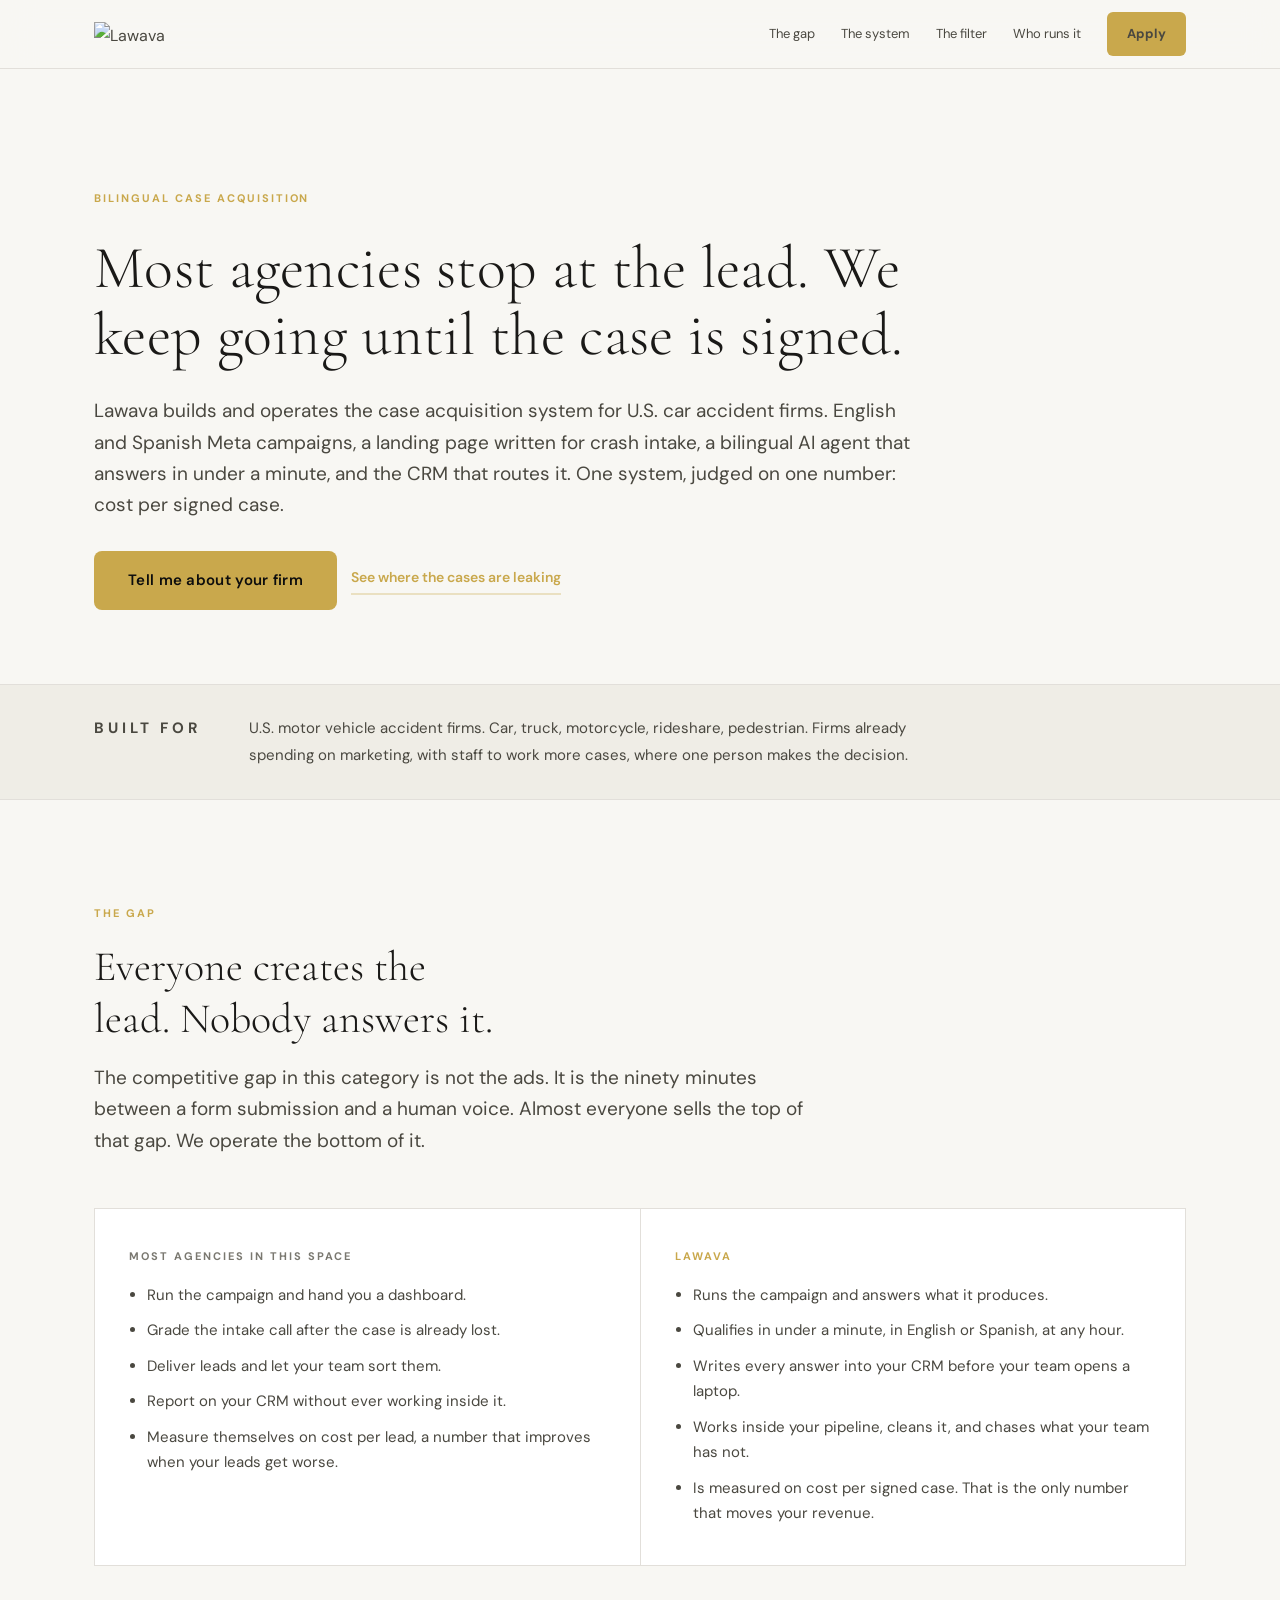
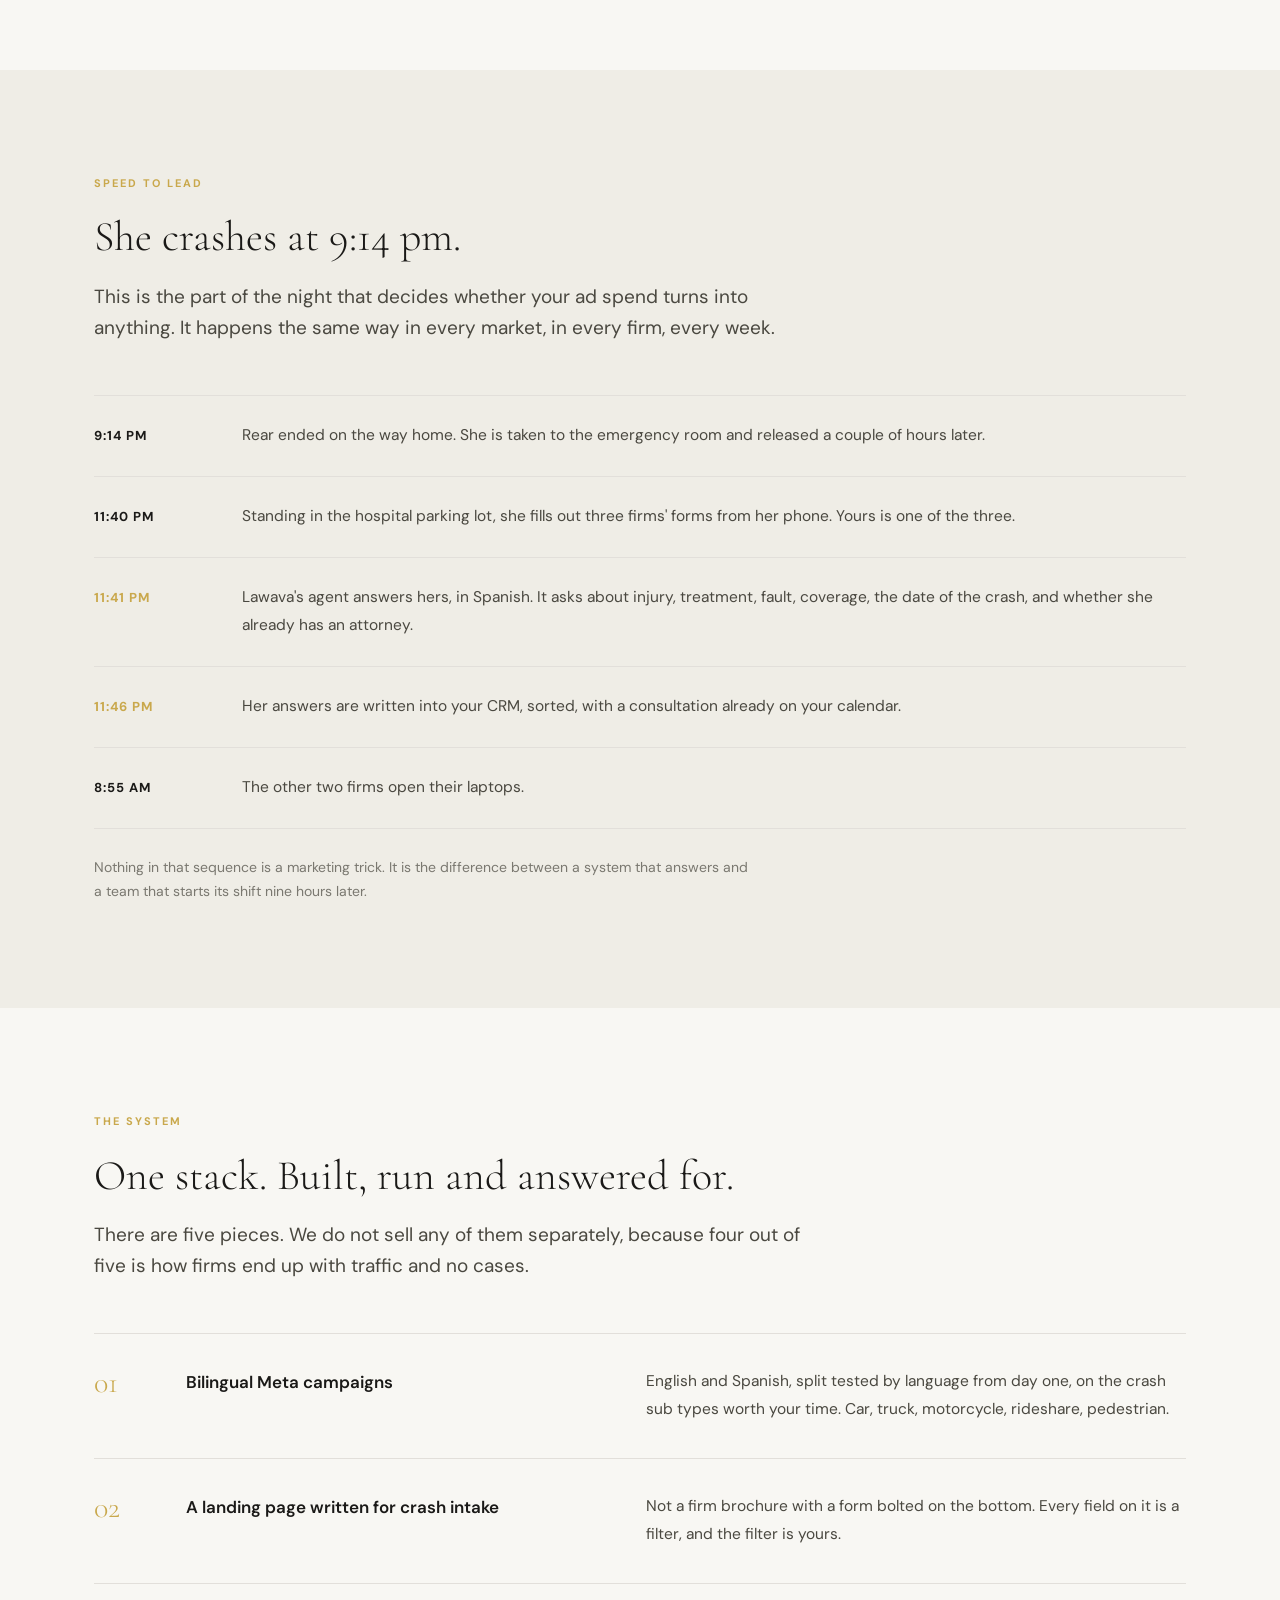
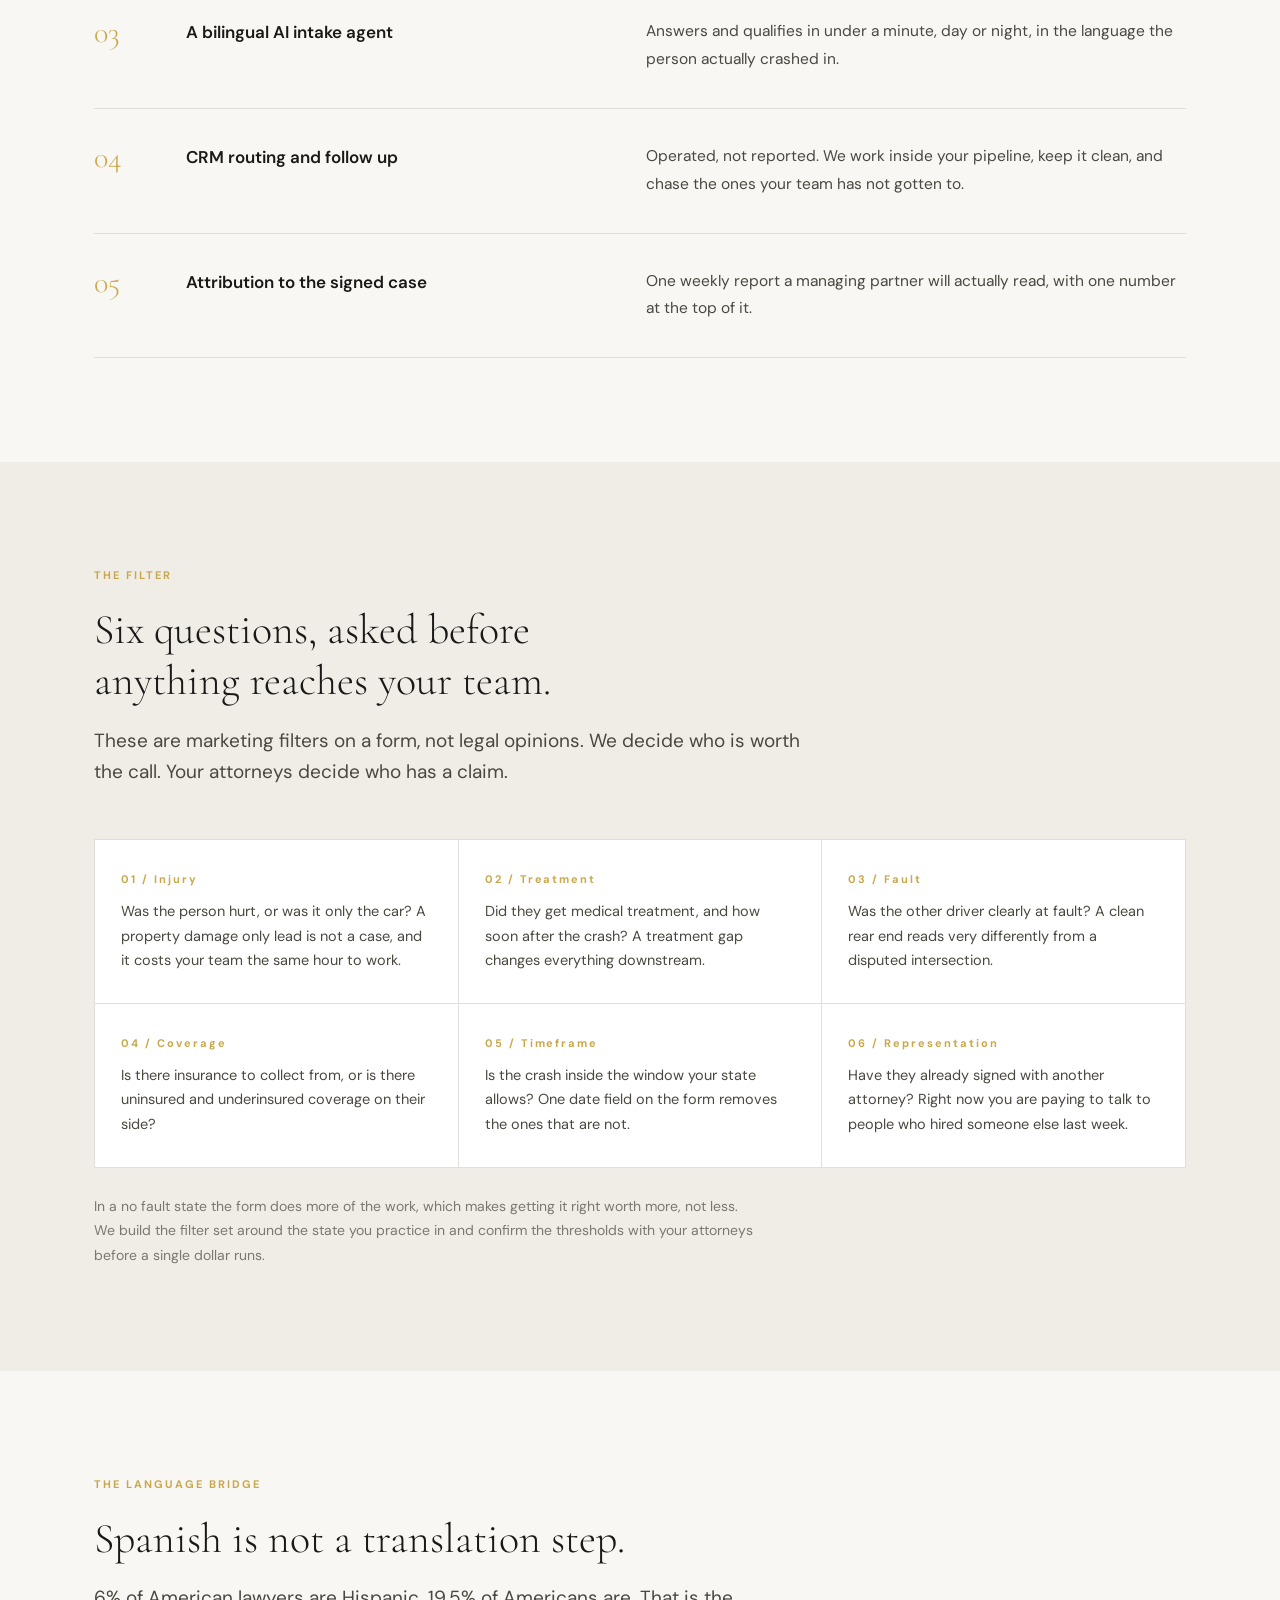
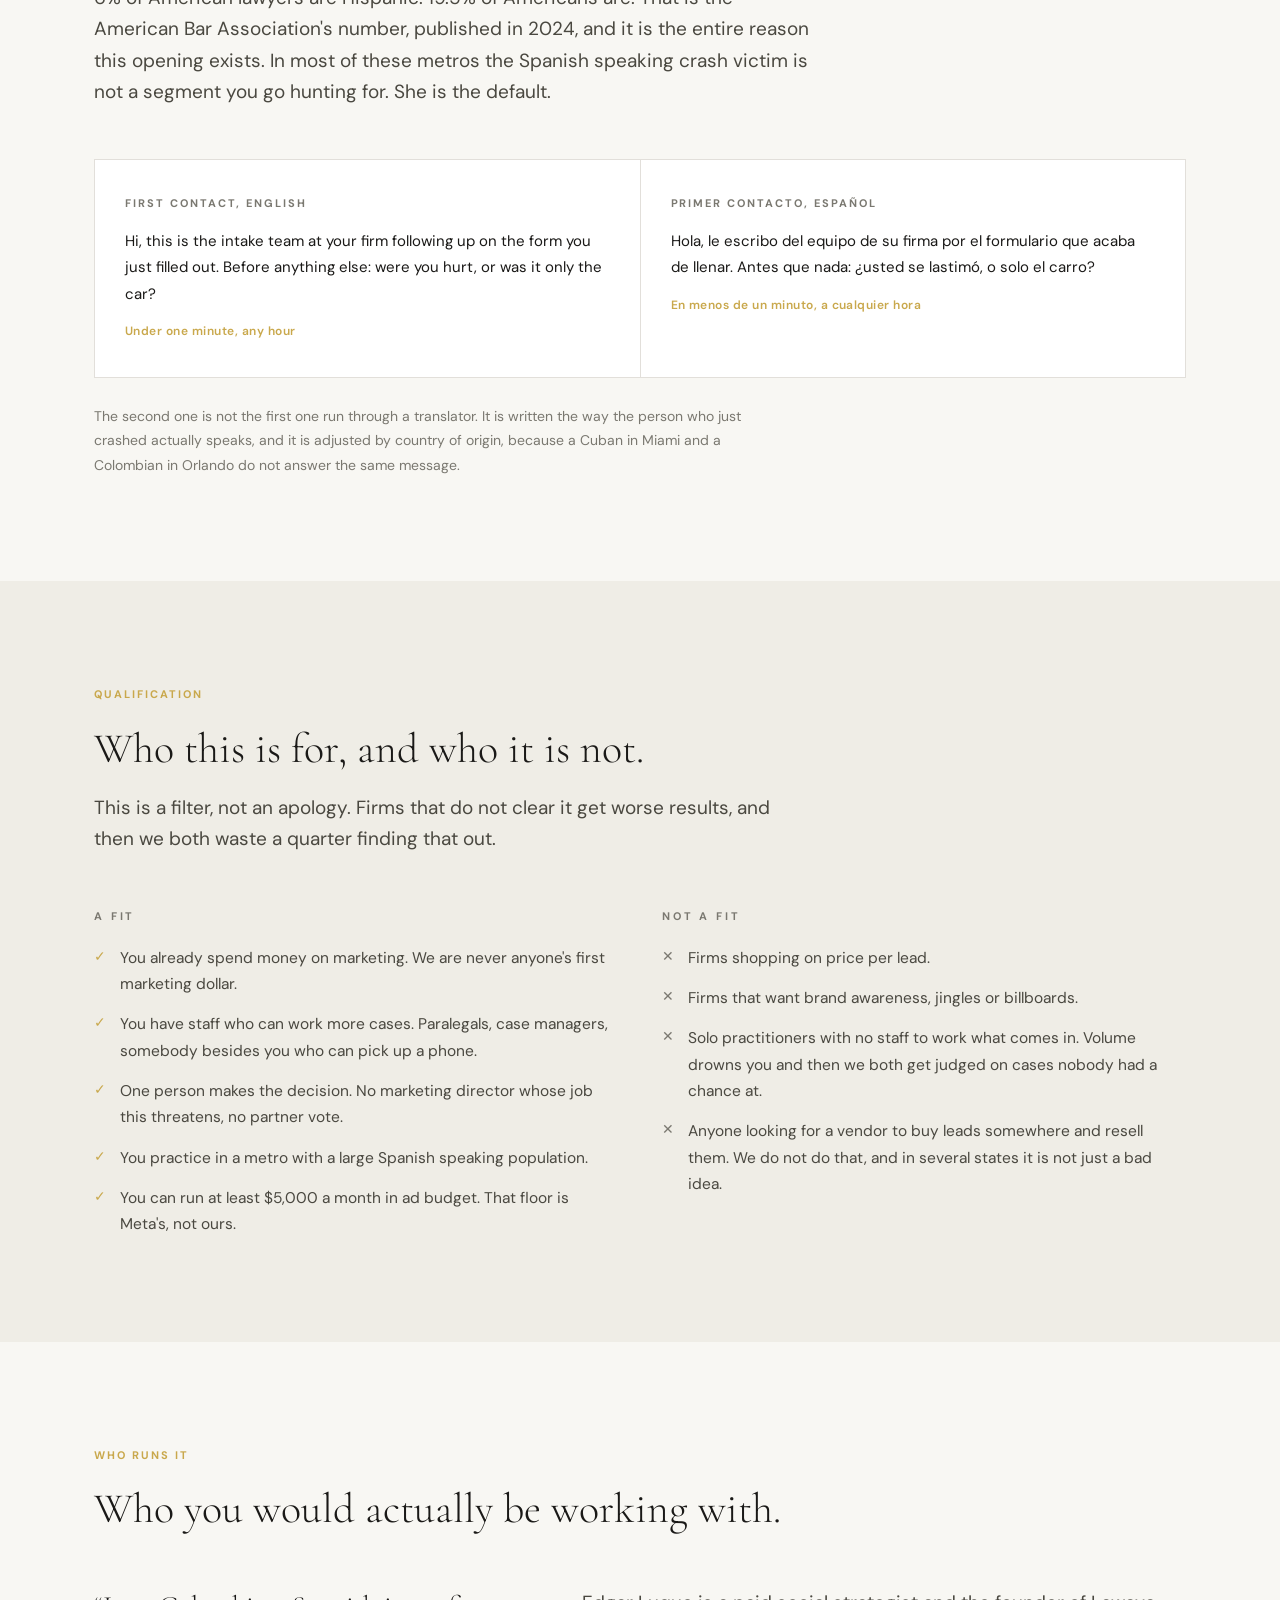
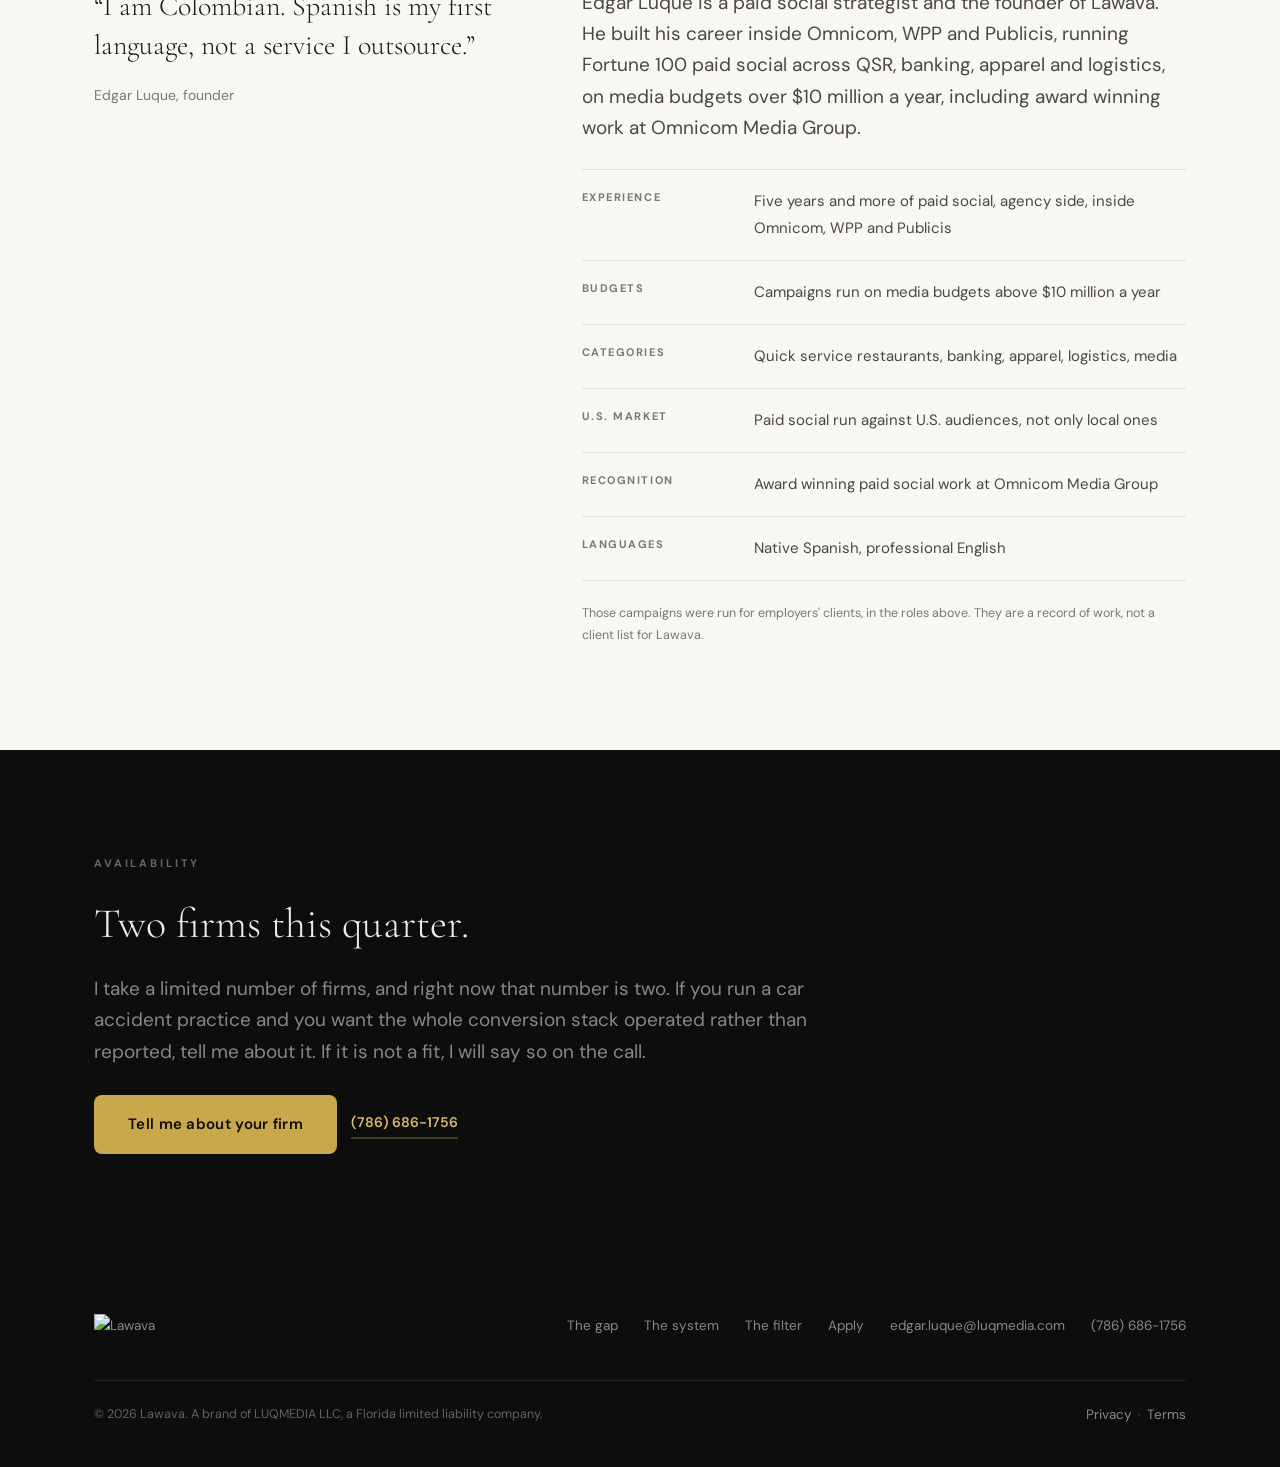
==== index.html @ 13416bbe "Add files via upload" ====
<!doctype html>
<html lang="en">
<head>
<meta charset="utf-8">
<meta name="viewport" content="width=device-width, initial-scale=1">
<title>Lawava | Bilingual case acquisition for U.S. car accident firms</title>
<meta name="description" content="Lawava builds and operates the case acquisition system for U.S. car accident law firms. English and Spanish Meta campaigns, crash intake, a bilingual AI agent, and the CRM behind it. Judged on cost per signed case.">
<link rel="canonical" href="https://lawava.com/">
<meta property="og:type" content="website">
<meta property="og:title" content="Lawava | Bilingual case acquisition for U.S. car accident firms">
<meta property="og:description" content="Most agencies stop at the lead. We keep going until the case is signed.">
<meta property="og:url" content="https://lawava.com/">
<meta name="theme-color" content="#F8F7F3">
<link rel="icon" href="/favicon.ico" sizes="any">
<link rel="icon" href="/assets/lawava-favicon.svg" type="image/svg+xml">
<link rel="apple-touch-icon" href="/assets/apple-touch-icon.png">
<link rel="preconnect" href="https://fonts.googleapis.com">
<link rel="preconnect" href="https://fonts.gstatic.com" crossorigin>
<link rel="stylesheet" href="https://fonts.googleapis.com/css2?family=Cormorant+Garamond:wght@300;400;500&family=DM+Sans:wght@400;500;600;700&display=swap">
<link rel="stylesheet" href="/styles.css">
</head>
<body>

<header class="nav">
  <div class="wrap">
    <div class="nav-in">
      <a class="mark" href="/" aria-label="Lawava home"><img src="/assets/lawava-horizontal.svg" alt="Lawava" style="height:24px;width:auto;display:block"></a>
      <nav class="nav-links">
        <a href="#gap">The gap</a>
        <a href="#system">The system</a>
        <a href="#filter">The filter</a>
        <a href="#founder">Who runs it</a>
        <a class="btn" href="/mva.html#apply">Apply</a>
      </nav>
    </div>
  </div>
</header>

<!-- HERO -->
<section class="hero">
  <div class="wrap">
    <div class="hero-in">
      <p class="kicker">Bilingual case acquisition</p>
      <h1>Most agencies stop at the lead. We keep going until the case is signed.</h1>
      <p class="lead">Lawava builds and operates the case acquisition system for U.S. car accident firms. English and Spanish Meta campaigns, a landing page written for crash intake, a bilingual AI agent that answers in under a minute, and the CRM that routes it. One system, judged on one number: cost per signed case.</p>
      <div class="hero-actions">
        <a class="btn btn-lg" href="/mva.html#apply">Tell me about your firm</a>
        <a class="textlink" href="#gap">See where the cases are leaking</a>
      </div>
    </div>
  </div>
</section>

<!-- STRIP -->
<div class="strip">
  <div class="wrap">
    <div class="strip-in">
      <p class="eyebrow">Built for</p>
      <p>U.S. motor vehicle accident firms. Car, truck, motorcycle, rideshare, pedestrian. Firms already spending on marketing, with staff to work more cases, where one person makes the decision.</p>
    </div>
  </div>
</div>

<!-- THE GAP -->
<section id="gap">
  <div class="wrap">
    <div class="sec-head">
      <p class="kicker">The gap</p>
      <h2>Everyone creates the lead. Nobody answers it.</h2>
      <p class="lead">The competitive gap in this category is not the ads. It is the ninety minutes between a form submission and a human voice. Almost everyone sells the top of that gap. We operate the bottom of it.</p>
    </div>
    <div class="compare">
      <div class="a">
        <p class="tag">Most agencies in this space</p>
        <ul>
          <li>Run the campaign and hand you a dashboard.</li>
          <li>Grade the intake call after the case is already lost.</li>
          <li>Deliver leads and let your team sort them.</li>
          <li>Report on your CRM without ever working inside it.</li>
          <li>Measure themselves on cost per lead, a number that improves when your leads get worse.</li>
        </ul>
      </div>
      <div class="b">
        <p class="tag">Lawava</p>
        <ul>
          <li>Runs the campaign and answers what it produces.</li>
          <li>Qualifies in under a minute, in English or Spanish, at any hour.</li>
          <li>Writes every answer into your CRM before your team opens a laptop.</li>
          <li>Works inside your pipeline, cleans it, and chases what your team has not.</li>
          <li>Is measured on cost per signed case. That is the only number that moves your revenue.</li>
        </ul>
      </div>
    </div>
  </div>
</section>

<!-- TIMELINE -->
<section style="background:var(--surface)">
  <div class="wrap">
    <div class="sec-head">
      <p class="kicker">Speed to lead</p>
      <h2>She crashes at 9:14 pm.</h2>
      <p class="lead">This is the part of the night that decides whether your ad spend turns into anything. It happens the same way in every market, in every firm, every week.</p>
    </div>
    <div class="timeline">
      <div class="tl"><p class="t">9:14 PM</p><p>Rear ended on the way home. She is taken to the emergency room and released a couple of hours later.</p></div>
      <div class="tl"><p class="t">11:40 PM</p><p>Standing in the hospital parking lot, she fills out three firms' forms from her phone. Yours is one of the three.</p></div>
      <div class="tl hit"><p class="t">11:41 PM</p><p>Lawava's agent answers hers, in Spanish. It asks about injury, treatment, fault, coverage, the date of the crash, and whether she already has an attorney.</p></div>
      <div class="tl hit"><p class="t">11:46 PM</p><p>Her answers are written into your CRM, sorted, with a consultation already on your calendar.</p></div>
      <div class="tl"><p class="t">8:55 AM</p><p>The other two firms open their laptops.</p></div>
    </div>
    <p class="small" style="margin-top:26px;max-width:66ch">Nothing in that sequence is a marketing trick. It is the difference between a system that answers and a team that starts its shift nine hours later.</p>
  </div>
</section>

<!-- THE SYSTEM -->
<section id="system">
  <div class="wrap">
    <div class="sec-head">
      <p class="kicker">The system</p>
      <h2>One stack. Built, run and answered for.</h2>
      <p class="lead">There are five pieces. We do not sell any of them separately, because four out of five is how firms end up with traffic and no cases.</p>
    </div>
    <div class="rows">
      <div class="row"><p class="n">01</p><h3>Bilingual Meta campaigns</h3><p>English and Spanish, split tested by language from day one, on the crash sub types worth your time. Car, truck, motorcycle, rideshare, pedestrian.</p></div>
      <div class="row"><p class="n">02</p><h3>A landing page written for crash intake</h3><p>Not a firm brochure with a form bolted on the bottom. Every field on it is a filter, and the filter is yours.</p></div>
      <div class="row"><p class="n">03</p><h3>A bilingual AI intake agent</h3><p>Answers and qualifies in under a minute, day or night, in the language the person actually crashed in.</p></div>
      <div class="row"><p class="n">04</p><h3>CRM routing and follow up</h3><p>Operated, not reported. We work inside your pipeline, keep it clean, and chase the ones your team has not gotten to.</p></div>
      <div class="row"><p class="n">05</p><h3>Attribution to the signed case</h3><p>One weekly report a managing partner will actually read, with one number at the top of it.</p></div>
    </div>
  </div>
</section>

<!-- THE FILTER -->
<section id="filter" style="background:var(--surface)">
  <div class="wrap">
    <div class="sec-head">
      <p class="kicker">The filter</p>
      <h2>Six questions, asked before anything reaches your team.</h2>
      <p class="lead">These are marketing filters on a form, not legal opinions. We decide who is worth the call. Your attorneys decide who has a claim.</p>
    </div>
    <div class="filters">
      <div class="filter"><p class="n">01 / Injury</p><p>Was the person hurt, or was it only the car? A property damage only lead is not a case, and it costs your team the same hour to work.</p></div>
      <div class="filter"><p class="n">02 / Treatment</p><p>Did they get medical treatment, and how soon after the crash? A treatment gap changes everything downstream.</p></div>
      <div class="filter"><p class="n">03 / Fault</p><p>Was the other driver clearly at fault? A clean rear end reads very differently from a disputed intersection.</p></div>
      <div class="filter"><p class="n">04 / Coverage</p><p>Is there insurance to collect from, or is there uninsured and underinsured coverage on their side?</p></div>
      <div class="filter"><p class="n">05 / Timeframe</p><p>Is the crash inside the window your state allows? One date field on the form removes the ones that are not.</p></div>
      <div class="filter"><p class="n">06 / Representation</p><p>Have they already signed with another attorney? Right now you are paying to talk to people who hired someone else last week.</p></div>
    </div>
    <p class="small" style="margin-top:26px;max-width:66ch">In a no fault state the form does more of the work, which makes getting it right worth more, not less. We build the filter set around the state you practice in and confirm the thresholds with your attorneys before a single dollar runs.</p>
  </div>
</section>

<!-- BILINGUAL -->
<section id="bilingual">
  <div class="wrap">
    <div class="sec-head">
      <p class="kicker">The language bridge</p>
      <h2>Spanish is not a translation step.</h2>
      <p class="lead">6% of American lawyers are Hispanic. 19.5% of Americans are. That is the American Bar Association's number, published in 2024, and it is the entire reason this opening exists. In most of these metros the Spanish speaking crash victim is not a segment you go hunting for. She is the default.</p>
    </div>
    <div class="bili">
      <div>
        <p class="lang">First contact, English</p>
        <p class="msg">Hi, this is the intake team at your firm following up on the form you just filled out. Before anything else: were you hurt, or was it only the car?</p>
        <p class="stamp">Under one minute, any hour</p>
      </div>
      <div>
        <p class="lang">Primer contacto, espa&ntilde;ol</p>
        <p class="msg">Hola, le escribo del equipo de su firma por el formulario que acaba de llenar. Antes que nada: &iquest;usted se lastim&oacute;, o solo el carro?</p>
        <p class="stamp">En menos de un minuto, a cualquier hora</p>
      </div>
    </div>
    <p class="small" style="margin-top:26px;max-width:66ch">The second one is not the first one run through a translator. It is written the way the person who just crashed actually speaks, and it is adjusted by country of origin, because a Cuban in Miami and a Colombian in Orlando do not answer the same message.</p>
  </div>
</section>

<!-- FIT -->
<section id="fit" style="background:var(--surface)">
  <div class="wrap">
    <div class="sec-head">
      <p class="kicker">Qualification</p>
      <h2>Who this is for, and who it is not.</h2>
      <p class="lead">This is a filter, not an apology. Firms that do not clear it get worse results, and then we both waste a quarter finding that out.</p>
    </div>
    <div class="fit">
      <div>
        <p class="eyebrow" style="margin-bottom:18px">A fit</p>
        <ul class="yes">
          <li>You already spend money on marketing. We are never anyone's first marketing dollar.</li>
          <li>You have staff who can work more cases. Paralegals, case managers, somebody besides you who can pick up a phone.</li>
          <li>One person makes the decision. No marketing director whose job this threatens, no partner vote.</li>
          <li>You practice in a metro with a large Spanish speaking population.</li>
          <li>You can run at least $5,000 a month in ad budget. That floor is Meta's, not ours.</li>
        </ul>
      </div>
      <div>
        <p class="eyebrow" style="margin-bottom:18px">Not a fit</p>
        <ul class="no">
          <li>Firms shopping on price per lead.</li>
          <li>Firms that want brand awareness, jingles or billboards.</li>
          <li>Solo practitioners with no staff to work what comes in. Volume drowns you and then we both get judged on cases nobody had a chance at.</li>
          <li>Anyone looking for a vendor to buy leads somewhere and resell them. We do not do that, and in several states it is not just a bad idea.</li>
        </ul>
      </div>
    </div>
  </div>
</section>

<!-- FOUNDER -->
<section id="founder">
  <div class="wrap">
    <div class="sec-head">
      <p class="kicker">Who runs it</p>
      <h2>Who you would actually be working with.</h2>
    </div>
    <div class="founder">
      <div>
        <p class="serif-q">&ldquo;I am Colombian. Spanish is my first language, not a service I outsource.&rdquo;</p>
        <p class="small" style="margin-top:18px">Edgar Luque, founder</p>
      </div>
      <div>
        <p class="lead" style="margin-bottom:26px">Edgar Luque is a paid social strategist and the founder of Lawava. He built his career inside Omnicom, WPP and Publicis, running Fortune 100 paid social across QSR, banking, apparel and logistics, on media budgets over $10 million a year, including award winning work at Omnicom Media Group.</p>
        <div class="creds">
          <div class="cred"><p class="k">Experience</p><p class="v">Five years and more of paid social, agency side, inside Omnicom, WPP and Publicis</p></div>
          <div class="cred"><p class="k">Budgets</p><p class="v">Campaigns run on media budgets above $10 million a year</p></div>
          <div class="cred"><p class="k">Categories</p><p class="v">Quick service restaurants, banking, apparel, logistics, media</p></div>
          <div class="cred"><p class="k">U.S. market</p><p class="v">Paid social run against U.S. audiences, not only local ones</p></div>
          <div class="cred"><p class="k">Recognition</p><p class="v">Award winning paid social work at Omnicom Media Group</p></div>
          <div class="cred"><p class="k">Languages</p><p class="v">Native Spanish, professional English</p></div>
        </div>
        <p class="tiny" style="margin-top:22px">Those campaigns were run for employers' clients, in the roles above. They are a record of work, not a client list for Lawava.</p>
      </div>
    </div>
  </div>
</section>

<!-- CTA -->
<section class="dark">
  <div class="wrap">
    <div class="cta-in">
      <p class="eyebrow">Availability</p>
      <h2>Two firms this quarter.</h2>
      <p class="lead">I take a limited number of firms, and right now that number is two. If you run a car accident practice and you want the whole conversion stack operated rather than reported, tell me about it. If it is not a fit, I will say so on the call.</p>
      <div class="hero-actions">
        <a class="btn btn-lg" href="/mva.html#apply">Tell me about your firm</a>
        <a class="textlink" data-contact="tel" data-value="+17866861756" href="tel:+17866861756">(786) 686-1756</a>
      </div>
    </div>
  </div>
</section>

<!-- FOOTER -->
<footer class="foot">
  <div class="wrap">
    <div class="foot-top">
      <a class="mark" href="/" aria-label="Lawava home"><img src="/assets/lawava-horizontal-onDark.svg" alt="Lawava" style="height:26px;width:auto;display:block"></a>
      <div class="foot-links">
        <a href="#gap">The gap</a>
        <a href="#system">The system</a>
        <a href="#filter">The filter</a>
        <a href="/mva.html">Apply</a>
        <a data-contact="mail" data-value="edgar.luque@luqmedia.com" href="mailto:edgar.luque@luqmedia.com">edgar.luque@luqmedia.com</a>
        <a data-contact="tel" data-value="+17866861756" href="tel:+17866861756">(786) 686-1756</a>
      </div>
    </div>
    <div class="foot-bot">
      <p>&copy; <span id="yr">2026</span> Lawava. A brand of LUQMEDIA LLC, a Florida limited liability company.</p>
      <p><a href="https://luqmedia.com/privacy.html">Privacy</a> &nbsp;&middot;&nbsp; <a href="https://luqmedia.com/terms.html">Terms</a></p>
    </div>
  </div>
</footer>

<div class="toast" id="toast" role="status" aria-live="polite"></div>

<script>
document.getElementById('yr').textContent = new Date().getFullYear();

/* Contact links: tel: and mailto: are blocked inside sandboxed previews.
   Fall back to copying the value so the button never dead-ends. */
(function () {
  var embedded = false;
  try { embedded = window.self !== window.top; } catch (e) { embedded = true; }
  var coarse = window.matchMedia && window.matchMedia('(pointer: coarse)').matches;
  var toast = document.getElementById('toast'), timer;
  function say(msg) {
    toast.textContent = msg; toast.classList.add('show');
    clearTimeout(timer); timer = setTimeout(function () { toast.classList.remove('show'); }, 2600);
  }
  function copy(text) {
    if (navigator.clipboard && navigator.clipboard.writeText) return navigator.clipboard.writeText(text);
    return new Promise(function (res, rej) {
      try {
        var ta = document.createElement('textarea');
        ta.value = text; ta.setAttribute('readonly', ''); ta.style.position = 'fixed'; ta.style.opacity = '0';
        document.body.appendChild(ta); ta.select(); document.execCommand('copy'); document.body.removeChild(ta); res();
      } catch (e) { rej(e); }
    });
  }
  document.querySelectorAll('[data-contact]').forEach(function (el) {
    el.addEventListener('click', function (e) {
      var kind = el.getAttribute('data-contact'), value = el.getAttribute('data-value');
      var isTel = kind === 'tel', label = isTel ? 'Phone number copied' : 'Email copied';
      if (embedded) { e.preventDefault(); }
      else if (isTel && coarse) { return; }
      else if (!isTel) { return; }
      else { return; }
      copy(value).then(function () { say(label + '  ·  ' + value); },
                       function () { say(value); });
    });
  });
})();
</script>

</body>
</html>
---- styles.css ----
/* LAWAVA — site styles. Brand tokens inherited from the LUQMEDIA system. */
:root{
  --bg:#F8F7F3; --card:#FFFFFF; --surface:#EFEDE6; --surface-2:#E7E5DE; --border:#E2DFDA;
  --ink:#1A1917; --muted:#4A4840; --faint:#7A7870;
  --gold:#C9A84C; --gold-l:#D9BB6E; --gold-dim:rgba(201,168,76,.10);
  --dark:#0D0D0D; --dark-s:#141414; --dark-text:#F0EDE6;
  --dark-muted:rgba(240,237,230,.55); --dark-border:rgba(255,255,255,.08);
  --serif:'Cormorant Garamond',Georgia,'Times New Roman',serif;
  --sans:'DM Sans',system-ui,-apple-system,'Segoe UI',sans-serif;
  --max:1140px; --gutter:24px;
}
*,*::before,*::after{box-sizing:border-box}
html{-webkit-text-size-adjust:100%; scroll-behavior:smooth}
body{
  margin:0; background:var(--bg); color:var(--muted);
  font-family:var(--sans); font-size:16px; line-height:1.8;
  -webkit-font-smoothing:antialiased; text-rendering:optimizeLegibility;
}
img,svg{max-width:100%}
.wrap{max-width:var(--max); margin:0 auto; padding-inline:var(--gutter)}
a{color:inherit}
:focus-visible{outline:2px solid var(--gold); outline-offset:3px; border-radius:2px}

/* ---------- type ---------- */
h1,h2,h3{color:var(--ink); margin:0; text-wrap:balance}
h1{font-family:var(--serif); font-weight:300; font-size:clamp(38px,5.4vw,60px); line-height:1.12; letter-spacing:.005em}
h2{font-family:var(--serif); font-weight:300; font-size:clamp(30px,3.9vw,42px); line-height:1.22}
h3{font-family:var(--sans); font-weight:600; font-size:17px; line-height:1.7}
p{margin:0}
.kicker{font-size:11px; font-weight:700; letter-spacing:.18em; text-transform:uppercase; color:var(--gold)}
.eyebrow{font-size:11px; font-weight:700; letter-spacing:.26em; text-transform:uppercase; color:var(--faint)}
.lead{font-size:clamp(17px,2vw,19px); line-height:1.65; color:var(--muted)}
.small{font-size:14px; line-height:1.75; color:var(--faint)}
.tiny{font-size:12.5px; line-height:1.7; color:var(--faint)}
.serif-q{font-family:var(--serif); font-weight:300; font-size:clamp(22px,2.6vw,28px); line-height:1.4; color:var(--ink)}

/* ---------- nav ---------- */
.nav{
  position:sticky; top:0; z-index:60;
  background:rgba(248,247,243,.92); backdrop-filter:blur(16px); -webkit-backdrop-filter:blur(16px);
  border-bottom:1px solid var(--border);
}
.nav-in{display:flex; align-items:center; gap:22px; height:68px}
.nav a.mark{display:flex; align-items:center; text-decoration:none; flex-shrink:0}
.nav .mark svg{height:24px; width:auto; display:block}
.nav-links{margin-left:auto; display:flex; align-items:center; gap:26px}
.nav-links a{font-size:13px; text-decoration:none; color:var(--muted)}
.nav-links a:hover{color:var(--ink)}
.btn{
  display:inline-block; background:var(--gold); color:var(--dark);
  border:0; border-radius:6px; padding:10px 20px;
  font-family:var(--sans); font-weight:700; font-size:13px; letter-spacing:.02em;
  text-decoration:none; white-space:nowrap; cursor:pointer;
}
.btn:hover{background:var(--gold-l)}
.btn-lg{border-radius:8px; padding:16px 34px; font-size:15px; font-weight:600}
.btn-ghost{background:transparent; color:var(--ink); border:1px solid var(--border)}
.btn-ghost:hover{background:var(--surface)}
.btn-block{display:block; width:100%; text-align:center}

/* ---------- sections ---------- */
section{padding-block:clamp(64px,9vw,104px)}
.hero{padding-block:clamp(72px,11vw,120px) clamp(48px,7vw,74px)}
.hero-in{max-width:820px; display:flex; flex-direction:column; gap:26px; align-items:flex-start}
.hero-actions{display:flex; flex-wrap:wrap; gap:14px; align-items:center; margin-top:4px}
.textlink{font-size:14px; font-weight:600; color:var(--gold); text-decoration:none; border-bottom:2px solid rgba(201,168,76,.3); padding-bottom:2px}
.textlink:hover{border-bottom-color:var(--gold)}
.sec-head{max-width:720px; display:flex; flex-direction:column; gap:18px; margin-bottom:52px}

/* rule strip */
.strip{border-top:1px solid var(--border); border-bottom:1px solid var(--border); padding-block:30px; background:var(--surface)}
.strip-in{display:flex; flex-wrap:wrap; gap:18px 48px; align-items:baseline}
.strip .eyebrow{flex-shrink:0}
.strip p{font-size:15px; color:var(--muted); max-width:66ch}

/* ---------- numbered rows ---------- */
.rows{border-top:1px solid var(--border)}
.row{
  display:grid; grid-template-columns:64px 1fr 1.25fr; gap:28px;
  padding-block:34px; border-bottom:1px solid var(--border); align-items:start;
}
.row .n{font-family:var(--serif); font-weight:300; font-size:30px; color:var(--gold); line-height:1}
.row p{font-size:15.5px}

/* ---------- two column compare ---------- */
.compare{display:grid; grid-template-columns:1fr 1fr; border:1px solid var(--border); background:var(--card)}
.compare > div{padding:38px 34px; display:flex; flex-direction:column; gap:16px}
.compare > div + div{border-left:1px solid var(--border)}
.compare .tag{font-size:11px; font-weight:700; letter-spacing:.18em; text-transform:uppercase}
.compare .a .tag{color:var(--faint)}
.compare .b .tag{color:var(--gold)}
.compare ul{margin:0; padding-left:18px; display:flex; flex-direction:column; gap:10px}
.compare li{font-size:15px; line-height:1.7}

/* ---------- timeline ---------- */
.timeline{border-top:1px solid var(--border)}
.tl{display:grid; grid-template-columns:120px 1fr; gap:28px; padding-block:26px; border-bottom:1px solid var(--border); align-items:baseline}
.tl .t{font-family:var(--sans); font-weight:700; font-size:13px; letter-spacing:.08em; color:var(--ink)}
.tl p{font-size:15.5px}
.tl.hit .t{color:var(--gold)}

/* ---------- filters grid ---------- */
.filters{display:grid; grid-template-columns:repeat(3,1fr); gap:1px; background:var(--border); border:1px solid var(--border)}
.filter{background:var(--card); padding:30px 26px; display:flex; flex-direction:column; gap:10px}
.filter .n{font-size:11px; font-weight:700; letter-spacing:.18em; color:var(--gold)}
.filter p{font-size:14.5px; line-height:1.7}

/* ---------- bilingual proof ---------- */
.bili{display:grid; grid-template-columns:1fr 1fr; gap:1px; background:var(--border); border:1px solid var(--border)}
.bili > div{background:var(--card); padding:34px 30px; display:flex; flex-direction:column; gap:14px}
.bili .lang{font-size:11px; font-weight:700; letter-spacing:.18em; text-transform:uppercase; color:var(--faint)}
.bili .msg{font-size:15px; line-height:1.75; color:var(--ink)}
.bili .stamp{font-size:12px; color:var(--gold); font-weight:600; letter-spacing:.04em}

/* ---------- fit / not fit ---------- */
.fit{display:grid; grid-template-columns:1fr 1fr; gap:44px}
.fit ul{margin:0; padding:0; list-style:none; display:flex; flex-direction:column; gap:14px}
.fit li{font-size:15.5px; line-height:1.7; padding-left:26px; position:relative}
.fit li::before{position:absolute; left:0; top:0; font-weight:700; font-size:14px}
.fit .yes li::before{content:"\2713"; color:var(--gold)}
.fit .no li::before{content:"\2715"; color:var(--faint)}

/* ---------- founder ---------- */
.founder{display:grid; grid-template-columns:1fr 1.4fr; gap:56px; align-items:start}
.creds{border-top:1px solid var(--border)}
.cred{display:grid; grid-template-columns:150px 1fr; gap:22px; padding-block:18px; border-bottom:1px solid var(--border)}
.cred .k{font-size:11px; font-weight:700; letter-spacing:.14em; text-transform:uppercase; color:var(--faint)}
.cred .v{font-size:15px; color:var(--muted)}

/* ---------- dark blocks ---------- */
.dark{background:var(--dark); color:var(--dark-muted)}
.dark h1,.dark h2,.dark h3{color:var(--dark-text)}
.dark .lead{color:var(--dark-muted)}
.dark .eyebrow{color:rgba(240,237,230,.4)}
.dark a.textlink{color:var(--gold-l)}
.cta-in{max-width:760px; display:flex; flex-direction:column; gap:24px; align-items:flex-start}

/* ---------- footer ---------- */
.foot{background:var(--dark); color:var(--dark-muted); padding-block:56px 40px}
.foot-top{display:flex; flex-wrap:wrap; gap:36px; justify-content:space-between; align-items:flex-start}
.foot .mark svg{height:26px; width:auto; display:block}
.foot-links{display:flex; flex-wrap:wrap; gap:26px}
.foot a{font-size:13.5px; color:var(--dark-muted); text-decoration:none}
.foot a:hover{color:var(--dark-text)}
.foot-bot{margin-top:40px; padding-top:22px; border-top:1px solid var(--dark-border); display:flex; flex-wrap:wrap; gap:14px 28px; justify-content:space-between}
.foot-bot p{font-size:12.5px; color:rgba(240,237,230,.38)}

/* ---------- form ---------- */
.formwrap{background:var(--card); border:1px solid var(--border); padding:clamp(28px,4vw,44px)}
.field{display:flex; flex-direction:column; gap:7px; margin-bottom:18px}
.field label{font-size:12px; font-weight:700; letter-spacing:.1em; text-transform:uppercase; color:var(--faint)}
.field input,.field select,.field textarea{
  font-family:var(--sans); font-size:15px; color:var(--ink); background:var(--bg);
  border:1px solid var(--border); border-radius:6px; padding:13px 14px; width:100%;
}
.field input:focus,.field select:focus,.field textarea:focus{outline:none; border-color:var(--gold)}
.field textarea{min-height:104px; resize:vertical}
.grid2{display:grid; grid-template-columns:1fr 1fr; gap:0 18px}
.consent{display:flex; gap:12px; align-items:flex-start; margin:22px 0 8px; padding:18px; background:var(--surface); border:1px solid var(--border); border-radius:6px}
.consent input{width:18px; height:18px; margin-top:3px; flex-shrink:0; accent-color:var(--gold)}
.consent span{font-size:12.5px; line-height:1.65; color:var(--muted)}
.formnote{font-size:12px; color:var(--faint); margin-top:14px; line-height:1.65}
.formstatus{margin-top:14px; font-size:14px; font-weight:600; display:none}
.formstatus.ok{display:block; color:#3F6B3A}
.formstatus.err{display:block; color:#9A3B2E}

/* ---------- offer stack (landing) ---------- */
.stack{border-top:1px solid var(--border)}
.stack-item{display:grid; grid-template-columns:44px 1fr; gap:22px; padding-block:26px; border-bottom:1px solid var(--border); align-items:start}
.stack-item .n{font-family:var(--serif); font-weight:300; font-size:26px; color:var(--gold); line-height:1.1}
.stack-item p{font-size:15.5px}
.lp-grid{display:grid; grid-template-columns:1.05fr .95fr; gap:60px; align-items:start}

/* ---------- guarantee panel ---------- */
.guarantee{border:1px solid var(--gold); background:var(--gold-dim); padding:clamp(28px,4vw,42px); display:flex; flex-direction:column; gap:18px}

/* ---------- toast ---------- */
.toast{
  position:fixed; left:50%; bottom:26px; transform:translate(-50%,14px);
  background:var(--dark); color:var(--dark-text); font-size:14px; font-weight:600;
  padding:13px 20px; border-radius:8px; opacity:0; pointer-events:none;
  transition:opacity .22s ease, transform .22s ease; z-index:99; max-width:calc(100vw - 32px);
}
.toast.show{opacity:1; transform:translate(-50%,0)}

/* ---------- responsive ---------- */
@media (max-width:900px){
  .founder,.lp-grid{grid-template-columns:1fr; gap:36px}
  .filters{grid-template-columns:1fr 1fr}
  .fit{gap:34px}
}
@media (max-width:760px){
  .nav-links a:not(.btn){display:none}
  .nav-in{height:62px}
  .row{grid-template-columns:40px 1fr; gap:16px}
  .row .n{font-size:24px}
  .row h3{grid-column:2}
  .row p{grid-column:2}
  .compare,.bili,.fit{grid-template-columns:1fr}
  .compare > div + div{border-left:0; border-top:1px solid var(--border)}
  .filters{grid-template-columns:1fr}
  .tl{grid-template-columns:1fr; gap:6px}
  .cred{grid-template-columns:1fr; gap:4px}
  .grid2{grid-template-columns:1fr}
  .strip-in{gap:12px}
}

/* ---------- landing form: sticky on desktop, clear of the sticky nav ---------- */
[id]{scroll-margin-top:88px}
@media (min-width:901px){
  #apply{position:sticky; top:92px}
}
.formwrap{box-shadow:0 1px 2px rgba(26,25,23,.03)}
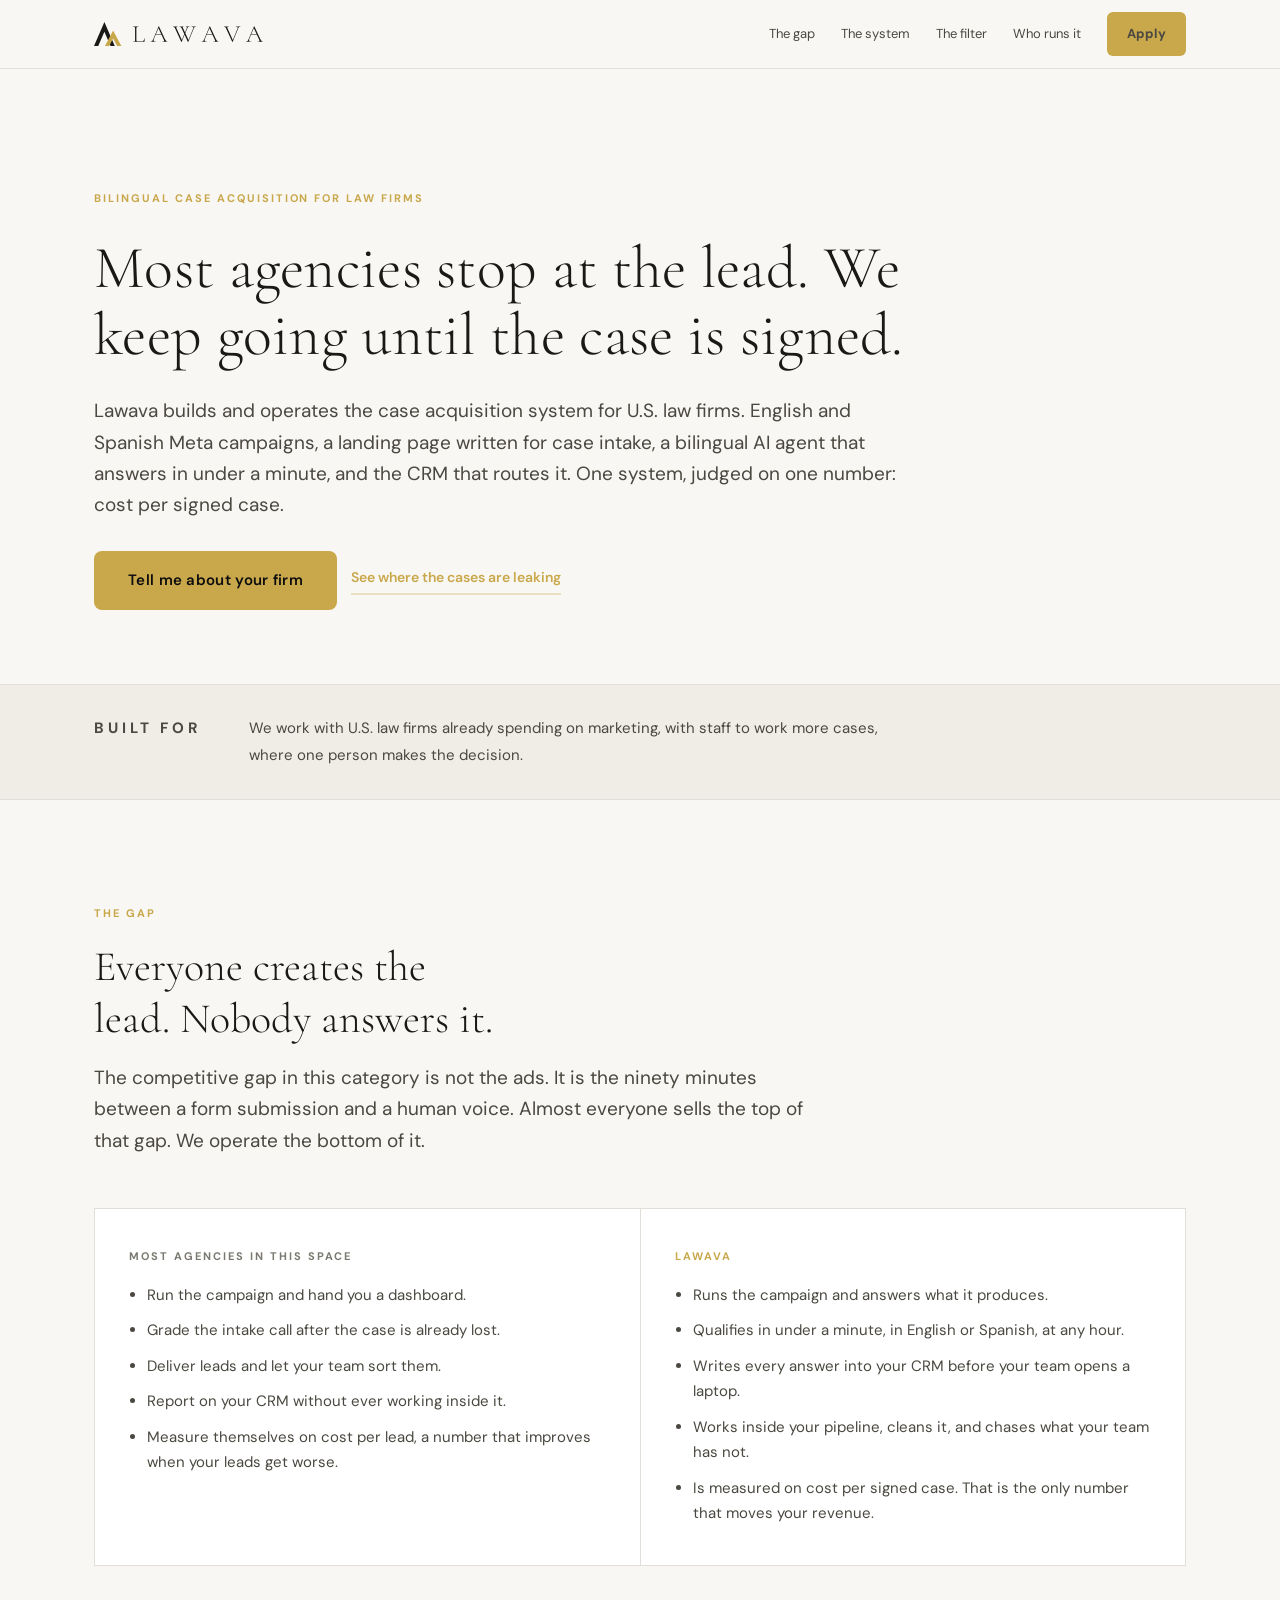
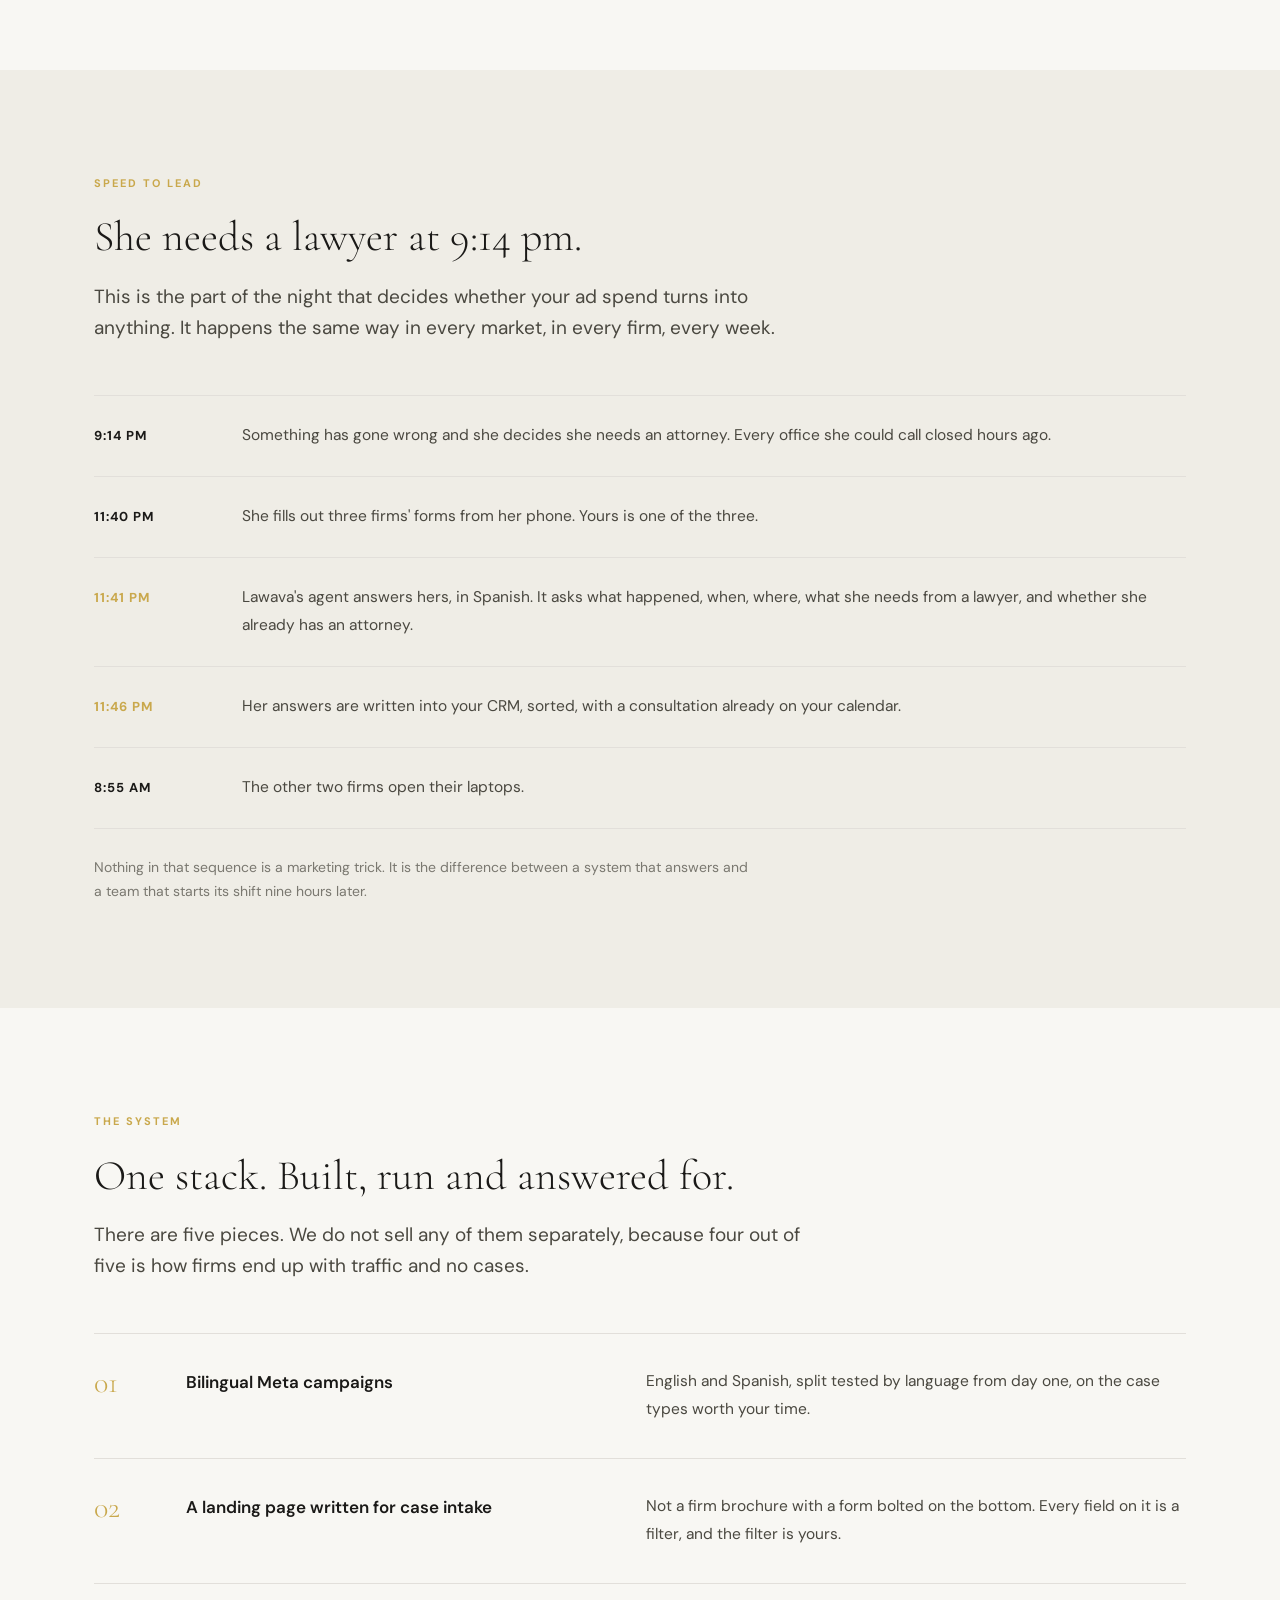
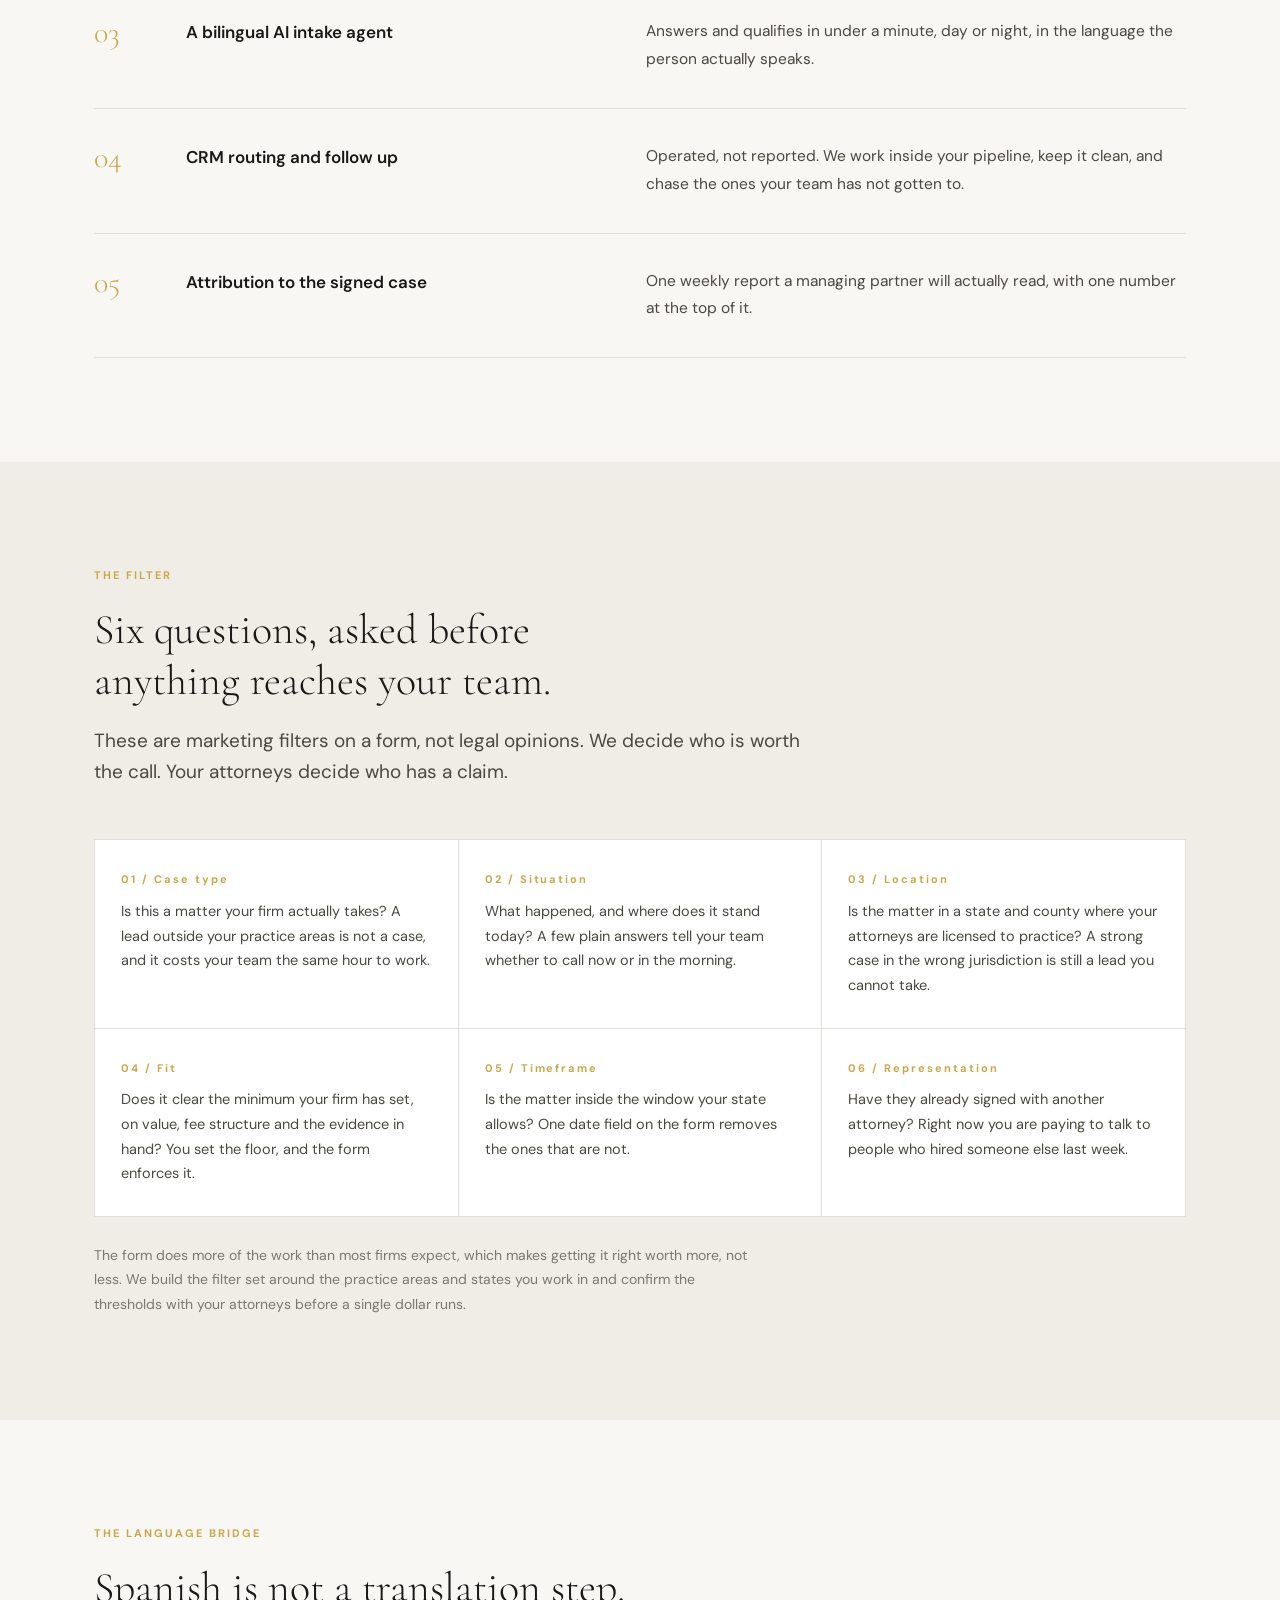
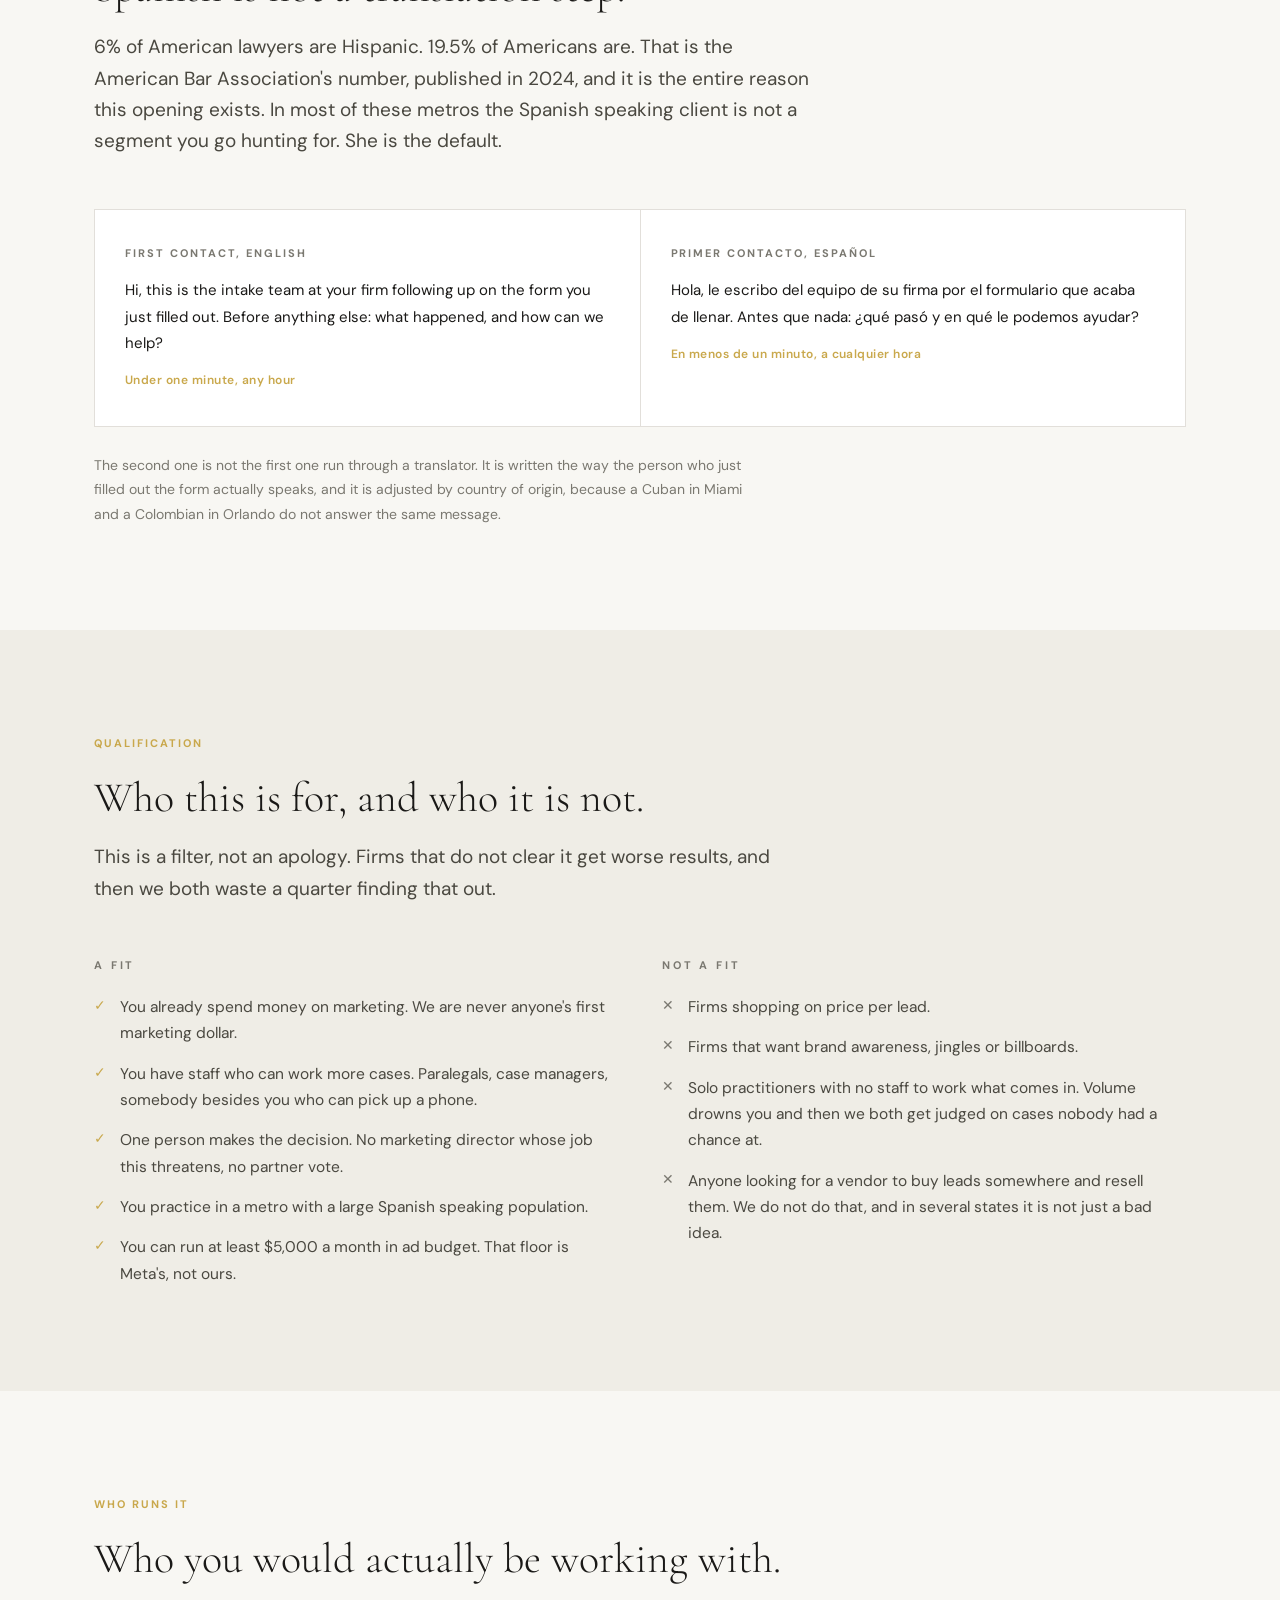
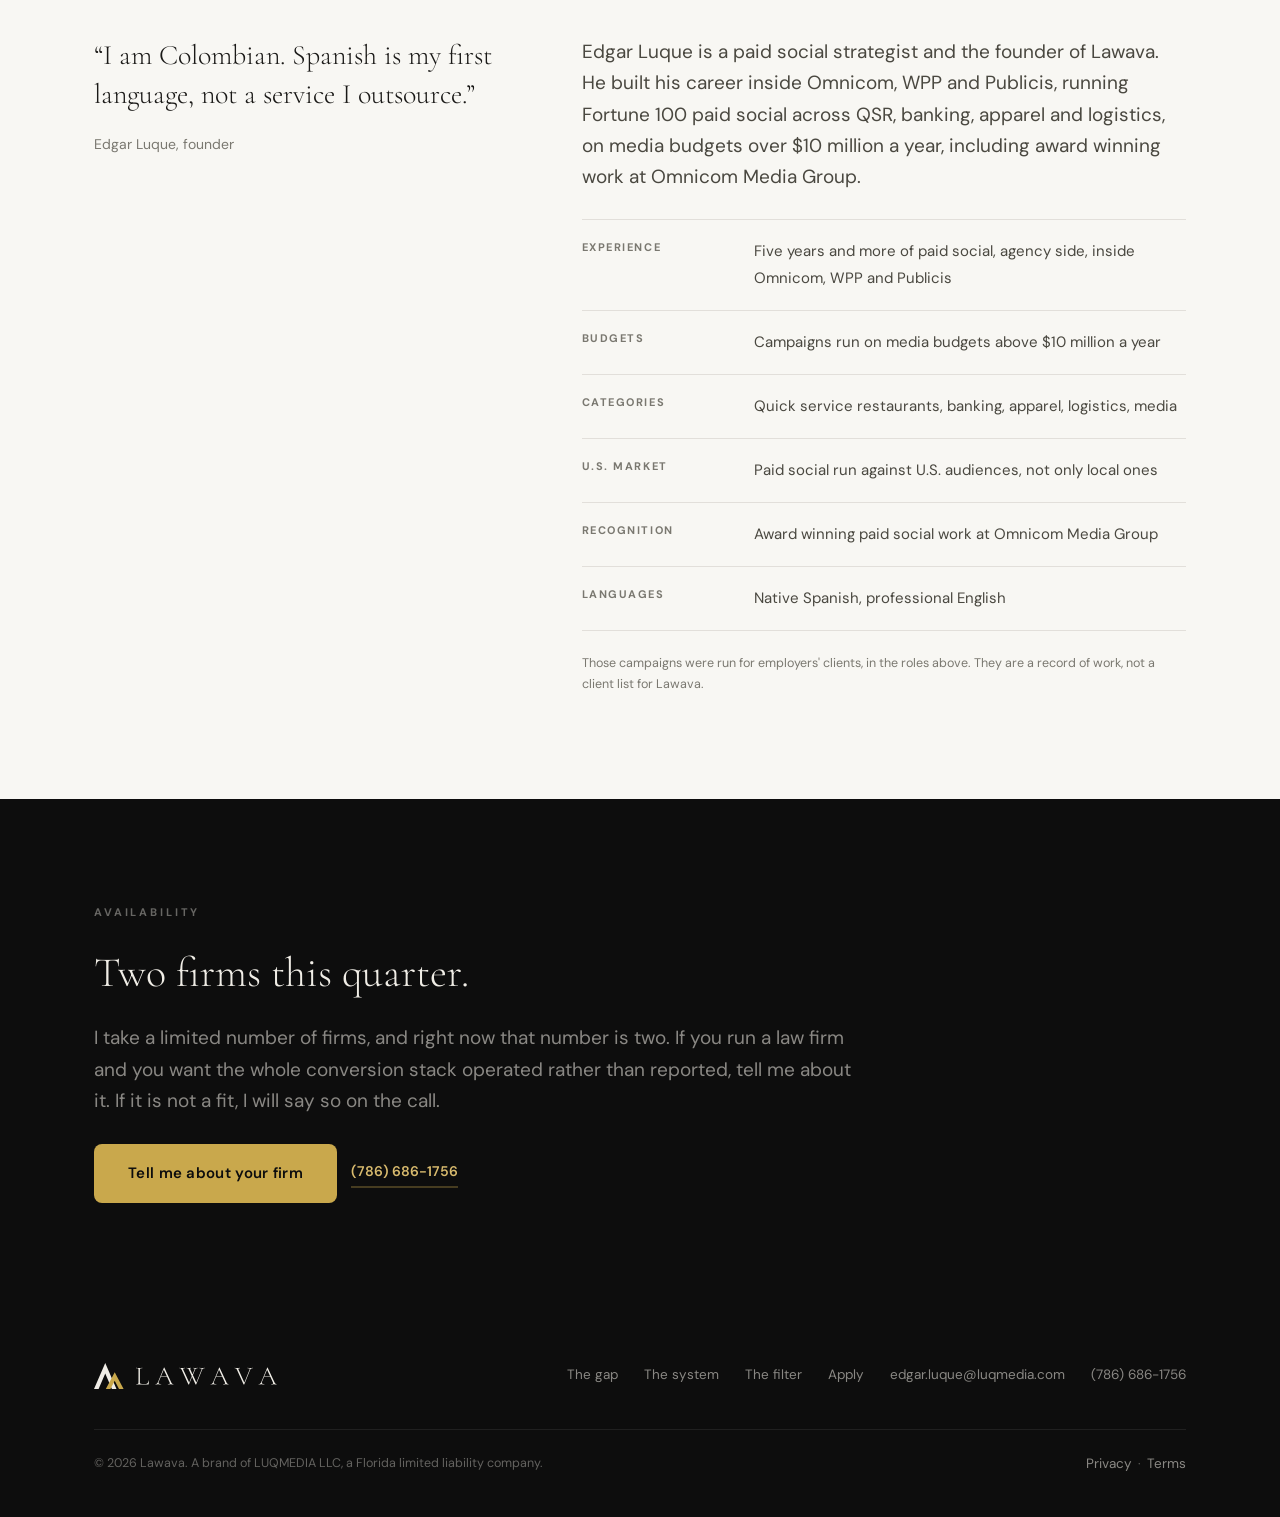
==== commit 272af7f3: "Add files via upload" ====
--- a/index.html
+++ b/index.html
@@ -3,11 +3,11 @@
 <head>
 <meta charset="utf-8">
 <meta name="viewport" content="width=device-width, initial-scale=1">
-<title>Lawava | Bilingual case acquisition for U.S. car accident firms</title>
-<meta name="description" content="Lawava builds and operates the case acquisition system for U.S. car accident law firms. English and Spanish Meta campaigns, crash intake, a bilingual AI agent, and the CRM behind it. Judged on cost per signed case.">
+<title>Lawava | Bilingual case acquisition for U.S. law firms</title>
+<meta name="description" content="Lawava builds and operates the case acquisition system for U.S. law firms. English and Spanish Meta campaigns, case intake, a bilingual AI agent, and the CRM behind it. Judged on cost per signed case.">
 <link rel="canonical" href="https://lawava.com/">
 <meta property="og:type" content="website">
-<meta property="og:title" content="Lawava | Bilingual case acquisition for U.S. car accident firms">
+<meta property="og:title" content="Lawava | Bilingual case acquisition for U.S. law firms">
 <meta property="og:description" content="Most agencies stop at the lead. We keep going until the case is signed.">
 <meta property="og:url" content="https://lawava.com/">
 <meta name="theme-color" content="#F8F7F3">
@@ -40,9 +40,9 @@
 <section class="hero">
   <div class="wrap">
     <div class="hero-in">
-      <p class="kicker">Bilingual case acquisition</p>
+      <p class="kicker">Bilingual case acquisition for law firms</p>
       <h1>Most agencies stop at the lead. We keep going until the case is signed.</h1>
-      <p class="lead">Lawava builds and operates the case acquisition system for U.S. car accident firms. English and Spanish Meta campaigns, a landing page written for crash intake, a bilingual AI agent that answers in under a minute, and the CRM that routes it. One system, judged on one number: cost per signed case.</p>
+      <p class="lead">Lawava builds and operates the case acquisition system for U.S. law firms. English and Spanish Meta campaigns, a landing page written for case intake, a bilingual AI agent that answers in under a minute, and the CRM that routes it. One system, judged on one number: cost per signed case.</p>
       <div class="hero-actions">
         <a class="btn btn-lg" href="/mva.html#apply">Tell me about your firm</a>
         <a class="textlink" href="#gap">See where the cases are leaking</a>
@@ -56,7 +56,7 @@
   <div class="wrap">
     <div class="strip-in">
       <p class="eyebrow">Built for</p>
-      <p>U.S. motor vehicle accident firms. Car, truck, motorcycle, rideshare, pedestrian. Firms already spending on marketing, with staff to work more cases, where one person makes the decision.</p>
+      <p>We work with U.S. law firms already spending on marketing, with staff to work more cases, where one person makes the decision.</p>
     </div>
   </div>
 </div>
@@ -99,13 +99,13 @@
   <div class="wrap">
     <div class="sec-head">
       <p class="kicker">Speed to lead</p>
-      <h2>She crashes at 9:14 pm.</h2>
+      <h2>She needs a lawyer at 9:14 pm.</h2>
       <p class="lead">This is the part of the night that decides whether your ad spend turns into anything. It happens the same way in every market, in every firm, every week.</p>
     </div>
     <div class="timeline">
-      <div class="tl"><p class="t">9:14 PM</p><p>Rear ended on the way home. She is taken to the emergency room and released a couple of hours later.</p></div>
-      <div class="tl"><p class="t">11:40 PM</p><p>Standing in the hospital parking lot, she fills out three firms' forms from her phone. Yours is one of the three.</p></div>
-      <div class="tl hit"><p class="t">11:41 PM</p><p>Lawava's agent answers hers, in Spanish. It asks about injury, treatment, fault, coverage, the date of the crash, and whether she already has an attorney.</p></div>
+      <div class="tl"><p class="t">9:14 PM</p><p>Something has gone wrong and she decides she needs an attorney. Every office she could call closed hours ago.</p></div>
+      <div class="tl"><p class="t">11:40 PM</p><p>She fills out three firms' forms from her phone. Yours is one of the three.</p></div>
+      <div class="tl hit"><p class="t">11:41 PM</p><p>Lawava's agent answers hers, in Spanish. It asks what happened, when, where, what she needs from a lawyer, and whether she already has an attorney.</p></div>
       <div class="tl hit"><p class="t">11:46 PM</p><p>Her answers are written into your CRM, sorted, with a consultation already on your calendar.</p></div>
       <div class="tl"><p class="t">8:55 AM</p><p>The other two firms open their laptops.</p></div>
     </div>
@@ -122,9 +122,9 @@
       <p class="lead">There are five pieces. We do not sell any of them separately, because four out of five is how firms end up with traffic and no cases.</p>
     </div>
     <div class="rows">
-      <div class="row"><p class="n">01</p><h3>Bilingual Meta campaigns</h3><p>English and Spanish, split tested by language from day one, on the crash sub types worth your time. Car, truck, motorcycle, rideshare, pedestrian.</p></div>
-      <div class="row"><p class="n">02</p><h3>A landing page written for crash intake</h3><p>Not a firm brochure with a form bolted on the bottom. Every field on it is a filter, and the filter is yours.</p></div>
-      <div class="row"><p class="n">03</p><h3>A bilingual AI intake agent</h3><p>Answers and qualifies in under a minute, day or night, in the language the person actually crashed in.</p></div>
+      <div class="row"><p class="n">01</p><h3>Bilingual Meta campaigns</h3><p>English and Spanish, split tested by language from day one, on the case types worth your time.</p></div>
+      <div class="row"><p class="n">02</p><h3>A landing page written for case intake</h3><p>Not a firm brochure with a form bolted on the bottom. Every field on it is a filter, and the filter is yours.</p></div>
+      <div class="row"><p class="n">03</p><h3>A bilingual AI intake agent</h3><p>Answers and qualifies in under a minute, day or night, in the language the person actually speaks.</p></div>
       <div class="row"><p class="n">04</p><h3>CRM routing and follow up</h3><p>Operated, not reported. We work inside your pipeline, keep it clean, and chase the ones your team has not gotten to.</p></div>
       <div class="row"><p class="n">05</p><h3>Attribution to the signed case</h3><p>One weekly report a managing partner will actually read, with one number at the top of it.</p></div>
     </div>
@@ -140,14 +140,14 @@
       <p class="lead">These are marketing filters on a form, not legal opinions. We decide who is worth the call. Your attorneys decide who has a claim.</p>
     </div>
     <div class="filters">
-      <div class="filter"><p class="n">01 / Injury</p><p>Was the person hurt, or was it only the car? A property damage only lead is not a case, and it costs your team the same hour to work.</p></div>
-      <div class="filter"><p class="n">02 / Treatment</p><p>Did they get medical treatment, and how soon after the crash? A treatment gap changes everything downstream.</p></div>
-      <div class="filter"><p class="n">03 / Fault</p><p>Was the other driver clearly at fault? A clean rear end reads very differently from a disputed intersection.</p></div>
-      <div class="filter"><p class="n">04 / Coverage</p><p>Is there insurance to collect from, or is there uninsured and underinsured coverage on their side?</p></div>
-      <div class="filter"><p class="n">05 / Timeframe</p><p>Is the crash inside the window your state allows? One date field on the form removes the ones that are not.</p></div>
+      <div class="filter"><p class="n">01 / Case type</p><p>Is this a matter your firm actually takes? A lead outside your practice areas is not a case, and it costs your team the same hour to work.</p></div>
+      <div class="filter"><p class="n">02 / Situation</p><p>What happened, and where does it stand today? A few plain answers tell your team whether to call now or in the morning.</p></div>
+      <div class="filter"><p class="n">03 / Location</p><p>Is the matter in a state and county where your attorneys are licensed to practice? A strong case in the wrong jurisdiction is still a lead you cannot take.</p></div>
+      <div class="filter"><p class="n">04 / Fit</p><p>Does it clear the minimum your firm has set, on value, fee structure and the evidence in hand? You set the floor, and the form enforces it.</p></div>
+      <div class="filter"><p class="n">05 / Timeframe</p><p>Is the matter inside the window your state allows? One date field on the form removes the ones that are not.</p></div>
       <div class="filter"><p class="n">06 / Representation</p><p>Have they already signed with another attorney? Right now you are paying to talk to people who hired someone else last week.</p></div>
     </div>
-    <p class="small" style="margin-top:26px;max-width:66ch">In a no fault state the form does more of the work, which makes getting it right worth more, not less. We build the filter set around the state you practice in and confirm the thresholds with your attorneys before a single dollar runs.</p>
+    <p class="small" style="margin-top:26px;max-width:66ch">The form does more of the work than most firms expect, which makes getting it right worth more, not less. We build the filter set around the practice areas and states you work in and confirm the thresholds with your attorneys before a single dollar runs.</p>
   </div>
 </section>
 
@@ -157,21 +157,21 @@
     <div class="sec-head">
       <p class="kicker">The language bridge</p>
       <h2>Spanish is not a translation step.</h2>
-      <p class="lead">6% of American lawyers are Hispanic. 19.5% of Americans are. That is the American Bar Association's number, published in 2024, and it is the entire reason this opening exists. In most of these metros the Spanish speaking crash victim is not a segment you go hunting for. She is the default.</p>
+      <p class="lead">6% of American lawyers are Hispanic. 19.5% of Americans are. That is the American Bar Association's number, published in 2024, and it is the entire reason this opening exists. In most of these metros the Spanish speaking client is not a segment you go hunting for. She is the default.</p>
     </div>
     <div class="bili">
       <div>
         <p class="lang">First contact, English</p>
-        <p class="msg">Hi, this is the intake team at your firm following up on the form you just filled out. Before anything else: were you hurt, or was it only the car?</p>
+        <p class="msg">Hi, this is the intake team at your firm following up on the form you just filled out. Before anything else: what happened, and how can we help?</p>
         <p class="stamp">Under one minute, any hour</p>
       </div>
       <div>
         <p class="lang">Primer contacto, espa&ntilde;ol</p>
-        <p class="msg">Hola, le escribo del equipo de su firma por el formulario que acaba de llenar. Antes que nada: &iquest;usted se lastim&oacute;, o solo el carro?</p>
+        <p class="msg">Hola, le escribo del equipo de su firma por el formulario que acaba de llenar. Antes que nada: &iquest;qu&eacute; pas&oacute; y en qu&eacute; le podemos ayudar?</p>
         <p class="stamp">En menos de un minuto, a cualquier hora</p>
       </div>
     </div>
-    <p class="small" style="margin-top:26px;max-width:66ch">The second one is not the first one run through a translator. It is written the way the person who just crashed actually speaks, and it is adjusted by country of origin, because a Cuban in Miami and a Colombian in Orlando do not answer the same message.</p>
+    <p class="small" style="margin-top:26px;max-width:66ch">The second one is not the first one run through a translator. It is written the way the person who just filled out the form actually speaks, and it is adjusted by country of origin, because a Cuban in Miami and a Colombian in Orlando do not answer the same message.</p>
   </div>
 </section>
 
@@ -241,7 +241,7 @@
     <div class="cta-in">
       <p class="eyebrow">Availability</p>
       <h2>Two firms this quarter.</h2>
-      <p class="lead">I take a limited number of firms, and right now that number is two. If you run a car accident practice and you want the whole conversion stack operated rather than reported, tell me about it. If it is not a fit, I will say so on the call.</p>
+      <p class="lead">I take a limited number of firms, and right now that number is two. If you run a law firm and you want the whole conversion stack operated rather than reported, tell me about it. If it is not a fit, I will say so on the call.</p>
       <div class="hero-actions">
         <a class="btn btn-lg" href="/mva.html#apply">Tell me about your firm</a>
         <a class="textlink" data-contact="tel" data-value="+17866861756" href="tel:+17866861756">(786) 686-1756</a>
